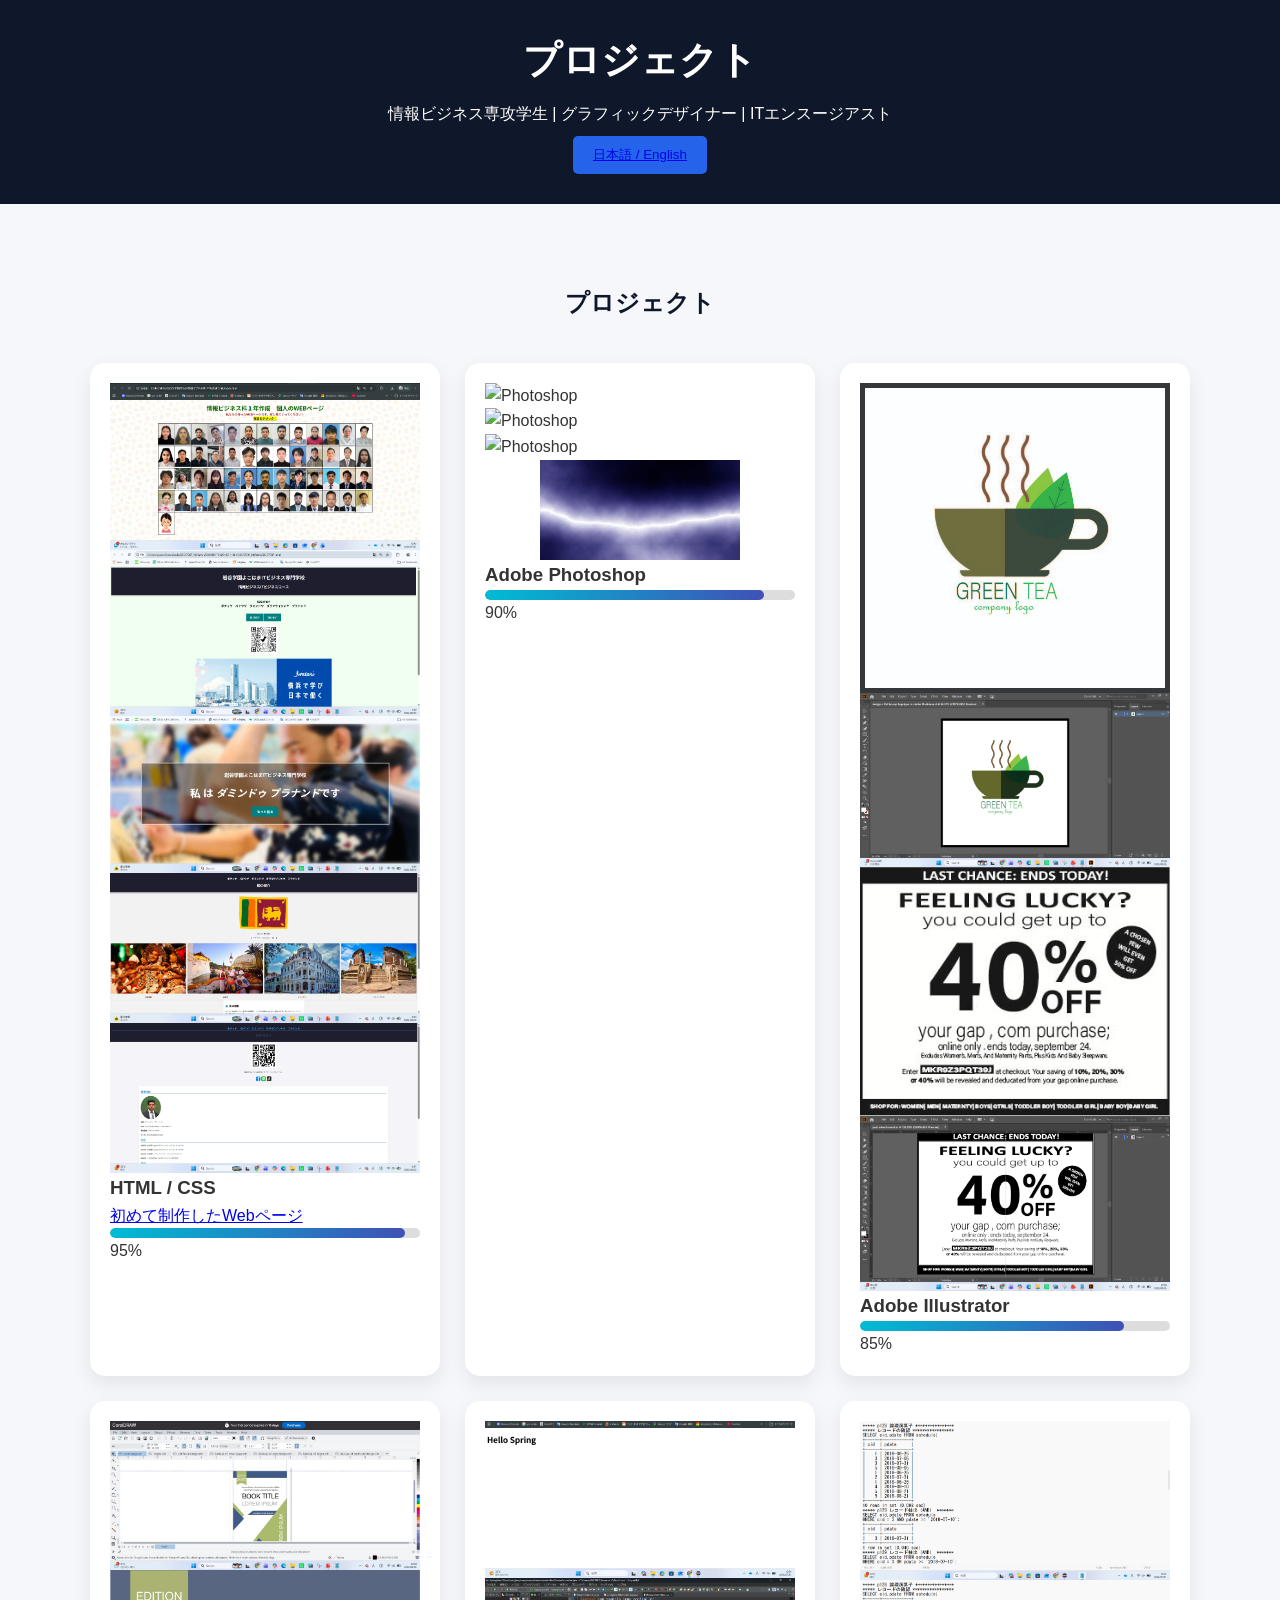
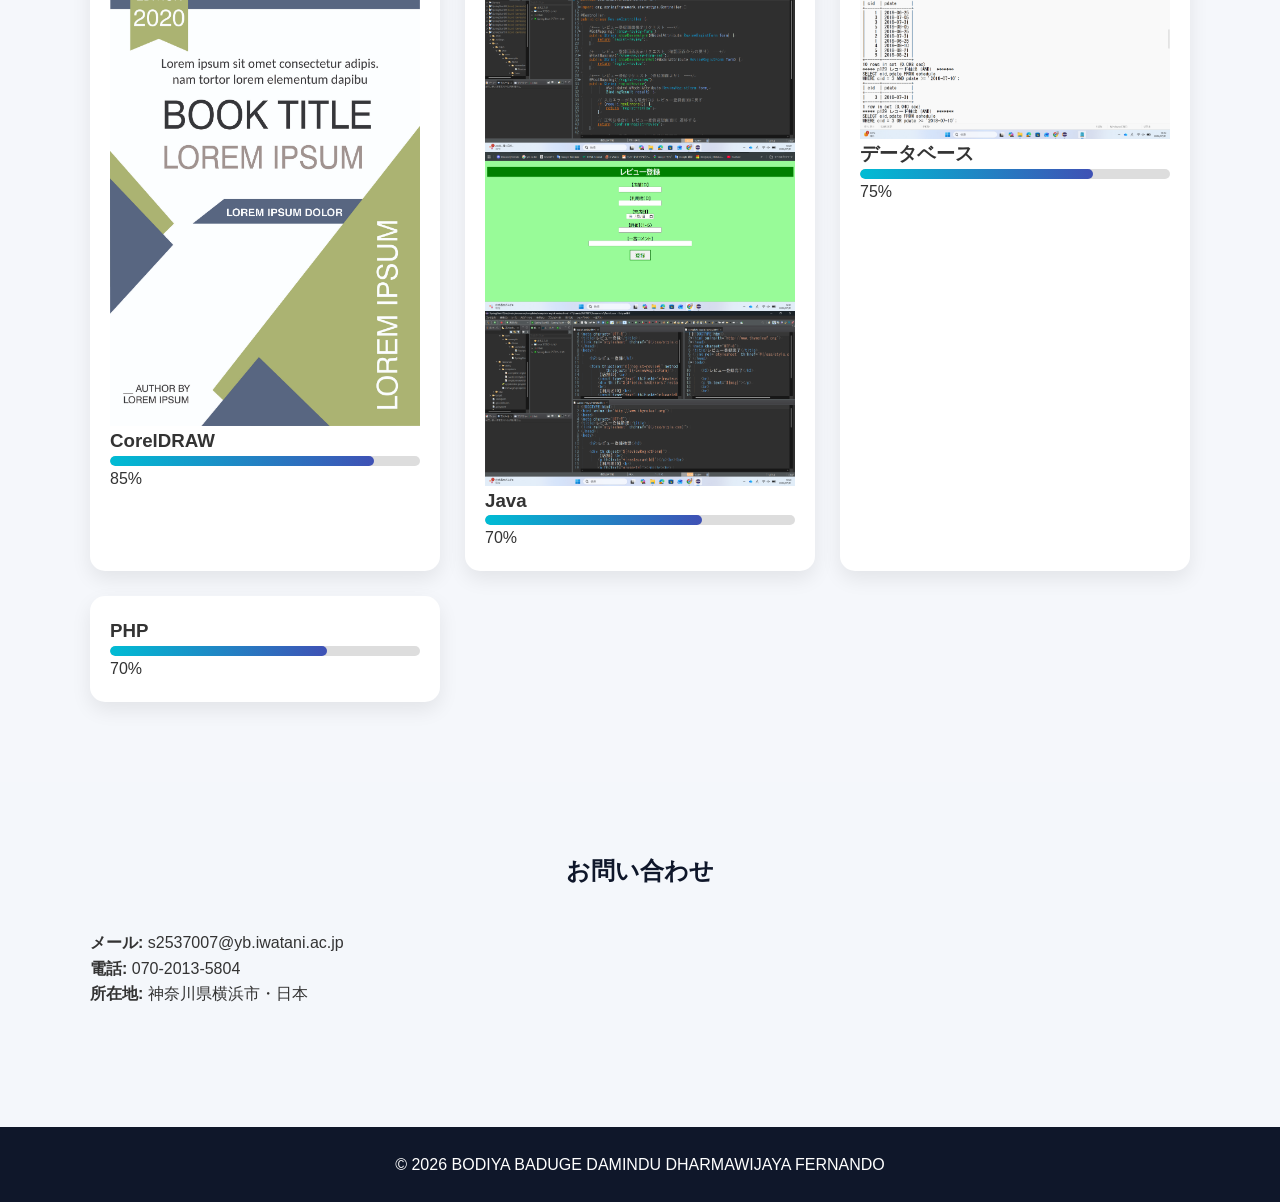
==== indexjp.html @ 998cffa3 "did sum changes" ====
<!DOCTYPE html>
<html lang="ja">
<head>
<meta charset="UTF-8">
<meta name="viewport" content="width=device-width, initial-scale=1.0">
<title>ダミンドゥ・フェルナンド | ポートフォリオ</title>
<link rel="stylesheet" href="style.css">
</head>

<body>

<header>
    <div class="container">
        <h1>プロジェクト</h1>
        <p>情報ビジネス専攻学生 | グラフィックデザイナー | ITエンスージアスト</p>

<button onclick="changeLanguage()"><a href="skills.html">日本語 / English</a>


   
</button>
    </div>
</header>

<section id="skills">
    <div class="container">
        <h2>プロジェクト</h2>

        <div class="skills-grid">

            <div class="skill-card">
                <img src="images/skills/html.png" alt="HTML" class="responsive-img">
                <img src="images/skills/html1.jpg" alt="HTML" class="responsive-img">
                <img src="images/skills/html2.jpg" alt="HTML" class="responsive-img">
                <img src="images/skills/html3.jpg" alt="HTML" class="responsive-img">
                <img src="images/skills/html4.jpg" alt="HTML" class="responsive-img">

                <h3>HTML / CSS</h3>

                <a href="S2537007_MyWeb/S2537007.html">
                    初めて制作したWebページ
                </a>

                <div class="progress">
                    <div class="progress-bar" style="width:95%;"></div>
                </div>
                <span>95%</span>
            </div>

            <div class="skill-card">
                <img src="images/skills/image 1.jpg" alt="Photoshop" class="responsive-img">
                <img src="images/skills/image 2.jpg" alt="Photoshop" class="responsive-img">
                <img src="images/skills/image 4.jpg" alt="Photoshop" class="responsive-img">
                <img src="images/skills/image 3.jpg" alt="Photoshop" class="responsive-img">

                <h3>Adobe Photoshop</h3>

                <div class="progress">
                    <div class="progress-bar" style="width:90%;"></div>
                </div>
                <span>90%</span>
            </div>

            <div class="skill-card">
                <img src="images/skills/ill1.jpg" alt="Illustrator" class="responsive-img">
                <img src="images/skills/ill01.jpg" alt="Illustrator" class="responsive-img">
                <img src="images/skills/ill2.jpg" alt="Illustrator" class="responsive-img">
                <img src="images/skills/ill02.jpg" alt="Illustrator" class="responsive-img">

                <h3>Adobe Illustrator</h3>

                <div class="progress">
                    <div class="progress-bar" style="width:85%;"></div>
                </div>
                <span>85%</span>
            </div>

            <div class="skill-card">
                <img src="images/skills/coral01.jpg" alt="CorelDRAW" class="responsive-img">
                <img src="images/skills/coral1.jpg" alt="CorelDRAW" class="responsive-img">

                <h3>CorelDRAW</h3>

                <div class="progress">
                    <div class="progress-bar" style="width:85%;"></div>
                </div>
                <span>85%</span>
            </div>

            <div class="skill-card">
                <img src="images/skills/java script 0.png" alt="Java" class="responsive-img">
                <img src="images/skills/java script 1.png" alt="Java" class="responsive-img">
                <img src="images/skills/java script.png" alt="Java" class="responsive-img">
                <img src="images/skills/java script 2.png" alt="Java" class="responsive-img">

                <h3>Java</h3>

                <div class="progress">
                    <div class="progress-bar" style="width:70%;"></div>
                </div>
                <span>70%</span>
            </div>

            <div class="skill-card">
                <img src="images/skills/data1.png" alt="Database" class="responsive-img">
                <img src="images/skills/data1.png" alt="Database" class="responsive-img">

                <h3>データベース</h3>

                <div class="progress">
                    <div class="progress-bar" style="width:75%;"></div>
                </div>
                <span>75%</span>
            </div>

            <div class="skill-card">
                <!--<img src="images/skills/php.png" alt="PHP" class="responsive-img">-->

                <h3>PHP</h3>

                <div class="progress">
                    <div class="progress-bar" style="width:70%;"></div>
                </div>
                <span>70%</span>
            </div>

        </div>
    </div>
</section>

<section id="contact">
    <div class="container">

        <h2>お問い合わせ</h2>

        <p><strong>メール:</strong> s2537007@yb.iwatani.ac.jp</p>
        <p><strong>電話:</strong> 070-2013-5804</p>
        <p><strong>所在地:</strong> 神奈川県横浜市・日本</p>

    </div>
</section>

<footer>
    <p>© 2026 BODIYA BADUGE DAMINDU DHARMAWIJAYA FERNANDO</p>
</footer>

</body>
</html>
---- style.css ----
*{
margin:0;
padding:0;
box-sizing:border-box;
font-family:Arial, sans-serif;
}

body{
background:#f4f7fb;
color:#333;
line-height:1.6;
}

.container{
width:90%;
max-width:1100px;
margin:auto;
}

header{
background:#0f172a;
color:white;
padding:30px 0;
text-align:center;
}

header h1{
font-size:38px;
}

header p{
margin:10px 0;
}

nav{
margin-top:20px;
}

nav a{
color:white;
text-decoration:none;
margin:0 15px;
font-weight:bold;
}

nav a:hover{
color:#38bdf8;
}

.hero{
padding:70px 20px;
text-align:center;
background:white;
}

.hero img{
width:180px;
height:180px;
border-radius:50%;
object-fit:cover;
border:5px solid #0f172a;
}

.hero h2{
margin-top:20px;
font-size:35px;
}

.hero p{
margin:20px auto;
max-width:700px;
}

.btn{
display:inline-block;
padding:12px 30px;
background:#2563eb;
color:white;
text-decoration:none;
border-radius:8px;
margin-top:20px;
}

.btn:hover{
background:#1d4ed8;
}

section{
padding:70px 0;
}

h2{
text-align:center;
margin-bottom:40px;
color:#0f172a;
}

.card{
background:white;
padding:25px;
margin:20px 0;
border-radius:12px;
box-shadow:0 5px 15px rgba(0,0,0,.1);
}

.card:hover{
transform:translateY(-5px);
transition:.3s;
}

.skill{
margin:20px 0;
}

.bar{
background:#ddd;
height:12px;
border-radius:10px;
overflow:hidden;
}

.bar span{
display:block;
height:100%;
background:#2563eb;
}

footer{
background:#0f172a;
color:white;
text-align:center;
padding:25px;
margin-top:50px;
}

@media(max-width:768px){

header h1{
font-size:28px;
}

.hero h2{
font-size:28px;
}

nav a{
display:block;
margin:10px 0;
}

.hero img{
width:140px;
height:140px;
}

}


#skills{
    background:#f5f7fb;
    padding:80px 0;
}

.section-title{
    text-align:center;
    font-size:2.2rem;
    margin-bottom:50px;
    color:#222;
}

.skills-grid{
    display:grid;
    grid-template-columns:repeat(auto-fit,minmax(320px,1fr));
    gap:25px;
}

.skill-card{
    background:#fff;
    padding:20px;
    border-radius:15px;
    box-shadow:0 8px 20px rgba(0,0,0,.08);
    transition:.3s;
}

.skill-card:hover{
    transform:translateY(-8px);
}

.skill-header{
    display:flex;
    justify-content:space-between;
    margin-bottom:12px;
    font-weight:600;
}

.progress{
    height:10px;
    background:#ddd;
    border-radius:30px;
    overflow:hidden;
}

.progress-bar{
    height:100%;
    background:linear-gradient(90deg,#00bcd4,#3f51b5);
    border-radius:30px;
}

.responsive-img{
    max-width: 100%;
    height: auto;
    display: block;
    margin: 0 auto;   /* Center */
}



button{
padding:10px 20px;
background:#2563EB;
border:none;
color:white;
border-radius:5px;
cursor:pointer;
justify-content: flex-end;
}
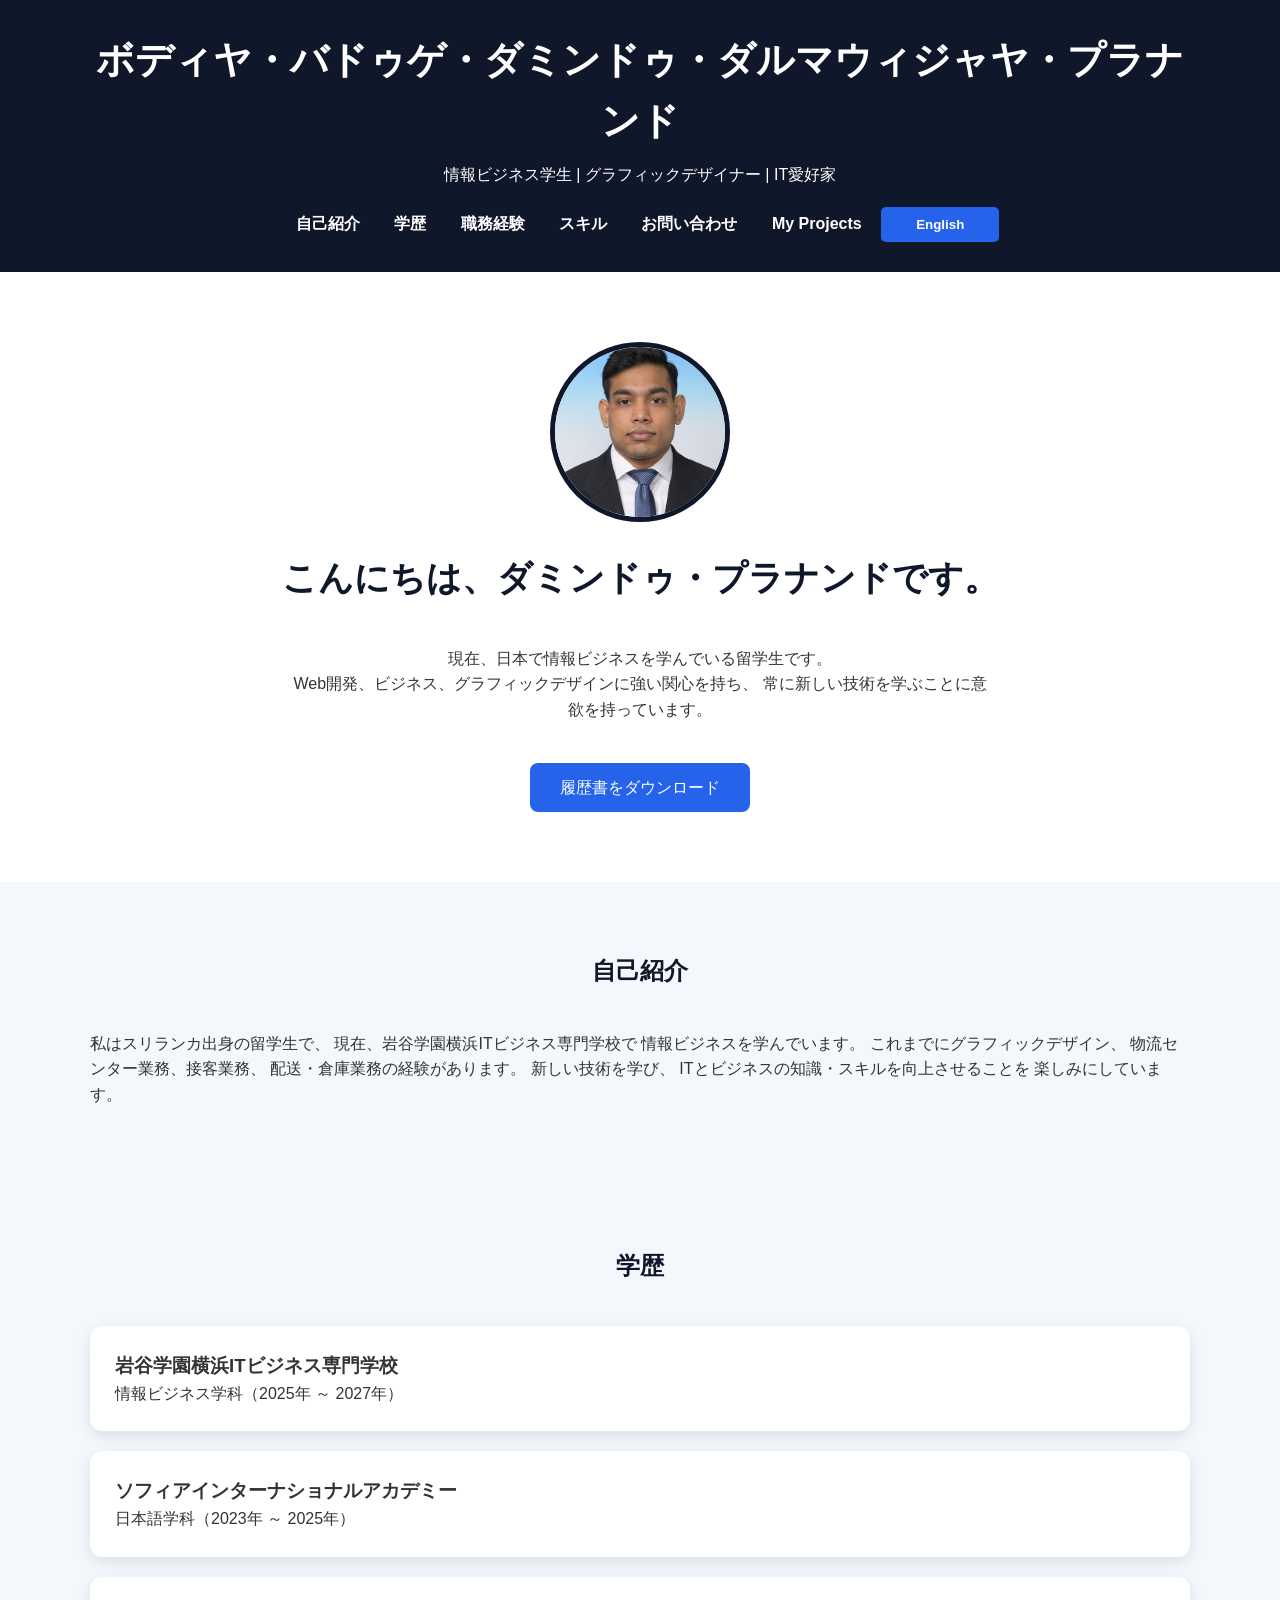
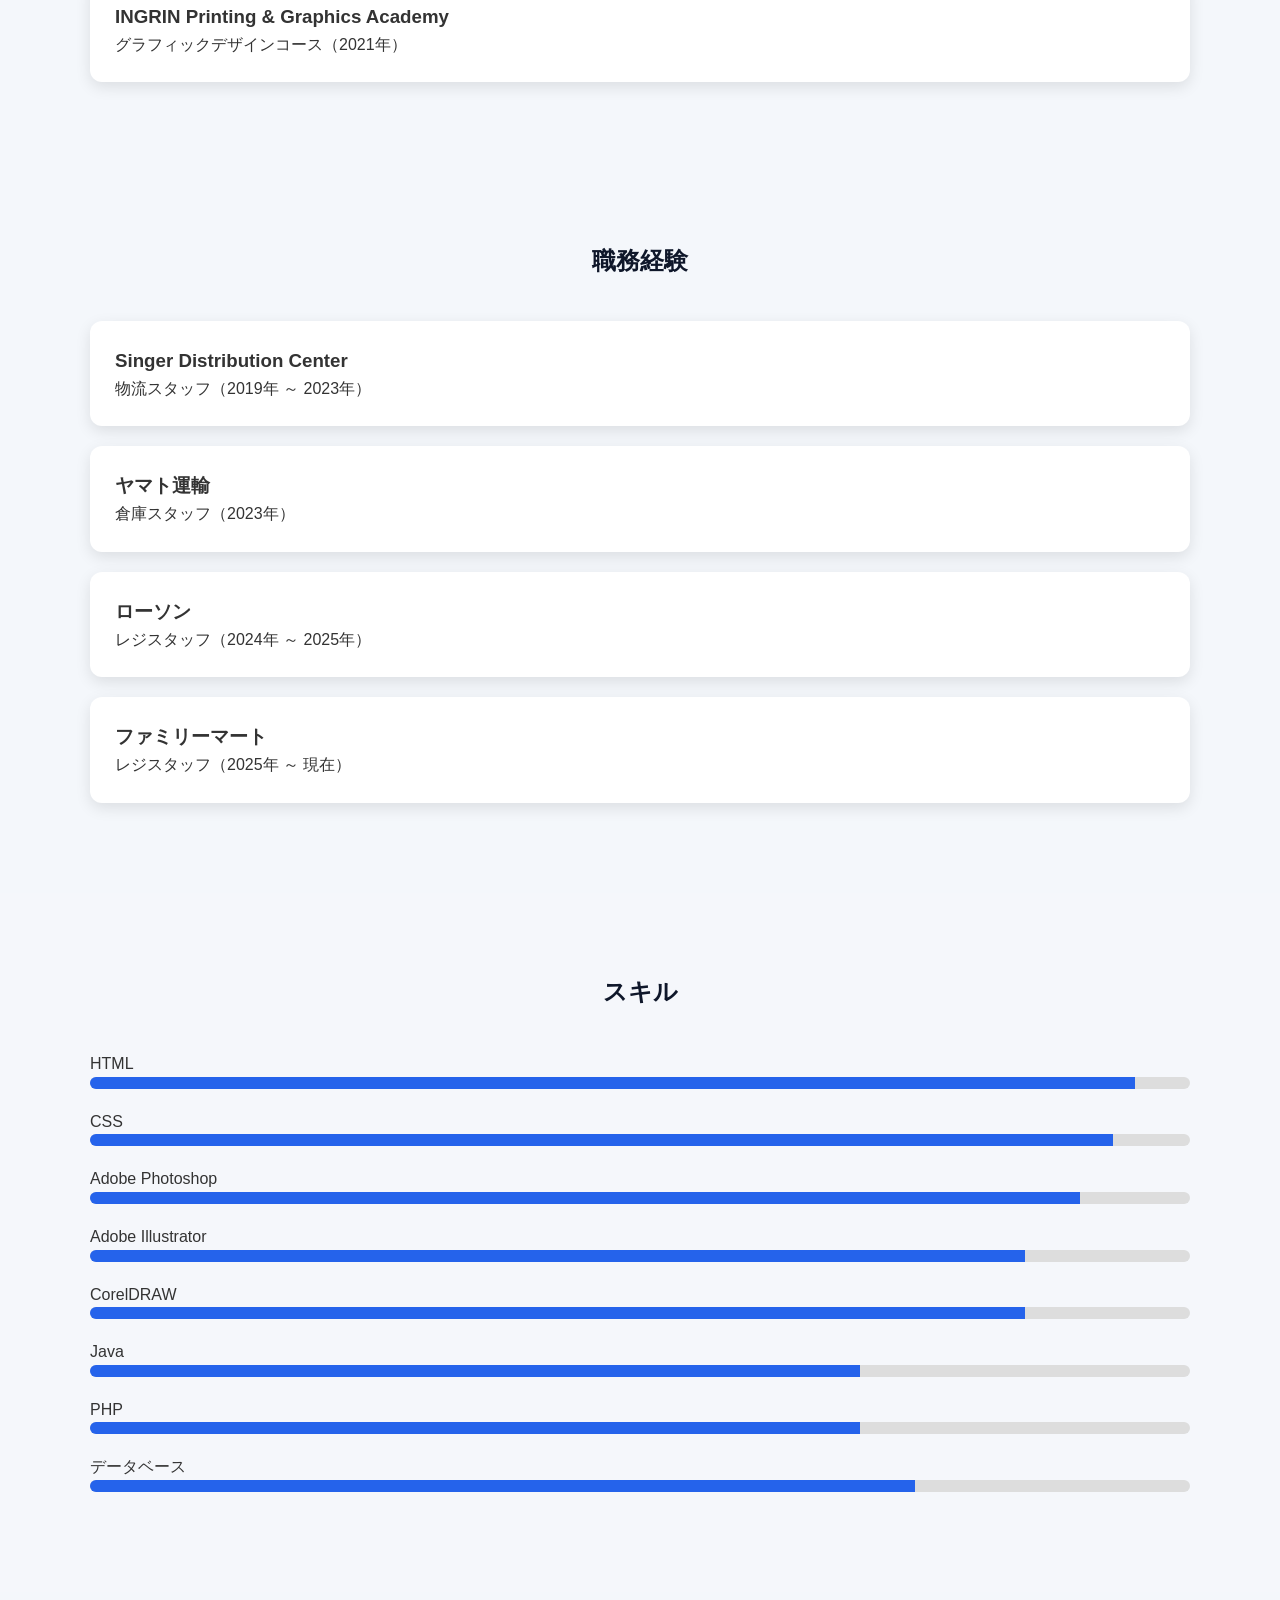
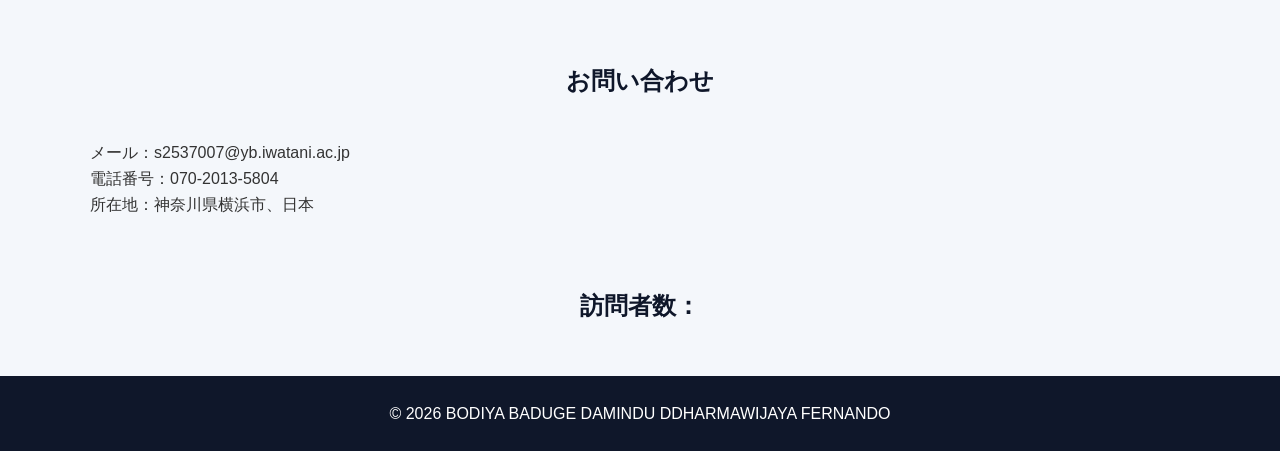
==== commit 750c2d4c: "zxc" ====
--- a/indexjp.html
+++ b/indexjp.html
@@ -3,145 +3,203 @@
 <head>
 <meta charset="UTF-8">
 <meta name="viewport" content="width=device-width, initial-scale=1.0">
-<title>ダミンドゥ・フェルナンド | ポートフォリオ</title>
+<title>ダミンドゥ　プラナンド| ポートフォリオ</title>
 <link rel="stylesheet" href="style.css">
 </head>
-
 <body>
 
 <header>
     <div class="container">
-        <h1>プロジェクト</h1>
-        <p>情報ビジネス専攻学生 | グラフィックデザイナー | ITエンスージアスト</p>
-
-<button onclick="changeLanguage()"><a href="skills.html">日本語 / English</a>
-
-
-   
-</button>
+        <h1>ボディヤ・バドゥゲ・ダミンドゥ・ダルマウィジャヤ・プラナンド</h1>
+        <p>情報ビジネス学生 | グラフィックデザイナー | IT愛好家</p>
+
+        <nav>
+            <a href="#about">自己紹介</a>
+            <a href="#education">学歴</a>
+            <a href="#experience">職務経験</a>
+            <a href="#skills">スキル</a>
+            <a href="#contact">お問い合わせ</a>
+            <a href="skillsjp.html" target="_blank">My Projects</a>
+
+            <button>
+                <a href="index.html">English</a>
+            </button>
+
+        </nav>
     </div>
 </header>
 
+<section class="hero">
+    <img src="images/profile.jpg" alt="プロフィール写真">
+
+    <h2>こんにちは、ダミンドゥ・プラナンドです。</h2>
+
+    <p>
+        現在、日本で情報ビジネスを学んでいる留学生です。<br>
+        Web開発、ビジネス、グラフィックデザインに強い関心を持ち、
+        常に新しい技術を学ぶことに意欲を持っています。
+    </p>
+
+    <a href="document/cv.xlsx" class="btn">履歴書をダウンロード</a>
+</section>
+
+<section id="about">
+<div class="container">
+
+<h2>自己紹介</h2>
+
+<p>
+私はスリランカ出身の留学生で、
+現在、岩谷学園横浜ITビジネス専門学校で
+情報ビジネスを学んでいます。
+
+これまでにグラフィックデザイン、
+物流センター業務、接客業務、
+配送・倉庫業務の経験があります。
+
+新しい技術を学び、
+ITとビジネスの知識・スキルを向上させることを
+楽しみにしています。
+</p>
+
+</div>
+</section>
+
+<section id="education">
+
+<div class="container">
+
+<h2>学歴</h2>
+
+<div class="card">
+<h3>岩谷学園横浜ITビジネス専門学校</h3>
+<p>情報ビジネス学科（2025年 ～ 2027年）</p>
+</div>
+
+<div class="card">
+<h3>ソフィアインターナショナルアカデミー</h3>
+<p>日本語学科（2023年 ～ 2025年）</p>
+</div>
+
+<div class="card">
+<h3>INGRIN Printing & Graphics Academy</h3>
+<p>グラフィックデザインコース（2021年）</p>
+</div>
+
+</div>
+
+</section>
+
+<section id="experience">
+
+<div class="container">
+
+<h2>職務経験</h2>
+
+<div class="card">
+<h3>Singer Distribution Center</h3>
+<p>物流スタッフ（2019年 ～ 2023年）</p>
+</div>
+
+<div class="card">
+<h3>ヤマト運輸</h3>
+<p>倉庫スタッフ（2023年）</p>
+</div>
+
+<div class="card">
+<h3>ローソン</h3>
+<p>レジスタッフ（2024年 ～ 2025年）</p>
+</div>
+
+<div class="card">
+<h3>ファミリーマート</h3>
+<p>レジスタッフ（2025年 ～ 現在）</p>
+</div>
+
+</div>
+
+</section>
+
 <section id="skills">
-    <div class="container">
-        <h2>プロジェクト</h2>
-
-        <div class="skills-grid">
-
-            <div class="skill-card">
-                <img src="images/skills/html.png" alt="HTML" class="responsive-img">
-                <img src="images/skills/html1.jpg" alt="HTML" class="responsive-img">
-                <img src="images/skills/html2.jpg" alt="HTML" class="responsive-img">
-                <img src="images/skills/html3.jpg" alt="HTML" class="responsive-img">
-                <img src="images/skills/html4.jpg" alt="HTML" class="responsive-img">
-
-                <h3>HTML / CSS</h3>
-
-                <a href="S2537007_MyWeb/S2537007.html">
-                    初めて制作したWebページ
-                </a>
-
-                <div class="progress">
-                    <div class="progress-bar" style="width:95%;"></div>
-                </div>
-                <span>95%</span>
-            </div>
-
-            <div class="skill-card">
-                <img src="images/skills/image 1.jpg" alt="Photoshop" class="responsive-img">
-                <img src="images/skills/image 2.jpg" alt="Photoshop" class="responsive-img">
-                <img src="images/skills/image 4.jpg" alt="Photoshop" class="responsive-img">
-                <img src="images/skills/image 3.jpg" alt="Photoshop" class="responsive-img">
-
-                <h3>Adobe Photoshop</h3>
-
-                <div class="progress">
-                    <div class="progress-bar" style="width:90%;"></div>
-                </div>
-                <span>90%</span>
-            </div>
-
-            <div class="skill-card">
-                <img src="images/skills/ill1.jpg" alt="Illustrator" class="responsive-img">
-                <img src="images/skills/ill01.jpg" alt="Illustrator" class="responsive-img">
-                <img src="images/skills/ill2.jpg" alt="Illustrator" class="responsive-img">
-                <img src="images/skills/ill02.jpg" alt="Illustrator" class="responsive-img">
-
-                <h3>Adobe Illustrator</h3>
-
-                <div class="progress">
-                    <div class="progress-bar" style="width:85%;"></div>
-                </div>
-                <span>85%</span>
-            </div>
-
-            <div class="skill-card">
-                <img src="images/skills/coral01.jpg" alt="CorelDRAW" class="responsive-img">
-                <img src="images/skills/coral1.jpg" alt="CorelDRAW" class="responsive-img">
-
-                <h3>CorelDRAW</h3>
-
-                <div class="progress">
-                    <div class="progress-bar" style="width:85%;"></div>
-                </div>
-                <span>85%</span>
-            </div>
-
-            <div class="skill-card">
-                <img src="images/skills/java script 0.png" alt="Java" class="responsive-img">
-                <img src="images/skills/java script 1.png" alt="Java" class="responsive-img">
-                <img src="images/skills/java script.png" alt="Java" class="responsive-img">
-                <img src="images/skills/java script 2.png" alt="Java" class="responsive-img">
-
-                <h3>Java</h3>
-
-                <div class="progress">
-                    <div class="progress-bar" style="width:70%;"></div>
-                </div>
-                <span>70%</span>
-            </div>
-
-            <div class="skill-card">
-                <img src="images/skills/data1.png" alt="Database" class="responsive-img">
-                <img src="images/skills/data1.png" alt="Database" class="responsive-img">
-
-                <h3>データベース</h3>
-
-                <div class="progress">
-                    <div class="progress-bar" style="width:75%;"></div>
-                </div>
-                <span>75%</span>
-            </div>
-
-            <div class="skill-card">
-                <!--<img src="images/skills/php.png" alt="PHP" class="responsive-img">-->
-
-                <h3>PHP</h3>
-
-                <div class="progress">
-                    <div class="progress-bar" style="width:70%;"></div>
-                </div>
-                <span>70%</span>
-            </div>
-
-        </div>
-    </div>
+
+<div class="container">
+
+<h2>スキル</h2>
+
+<div class="skill">
+<p>HTML</p>
+<div class="bar"><span style="width:95%"></span></div>
+</div>
+
+<div class="skill">
+<p>CSS</p>
+<div class="bar"><span style="width:93%"></span></div>
+</div>
+
+<div class="skill">
+<p>Adobe Photoshop</p>
+<div class="bar"><span style="width:90%"></span></div>
+</div>
+
+<div class="skill">
+<p>Adobe Illustrator</p>
+<div class="bar"><span style="width:85%"></span></div>
+</div>
+
+<div class="skill">
+<p>CorelDRAW</p>
+<div class="bar"><span style="width:85%"></span></div>
+</div>
+
+<div class="skill">
+<p>Java</p>
+<div class="bar"><span style="width:70%"></span></div>
+</div>
+
+<div class="skill">
+<p>PHP</p>
+<div class="bar"><span style="width:70%"></span></div>
+</div>
+
+<div class="skill">
+<p>データベース</p>
+<div class="bar"><span style="width:75%"></span></div>
+</div>
+
+</div>
+
 </section>
 
 <section id="contact">
-    <div class="container">
-
-        <h2>お問い合わせ</h2>
-
-        <p><strong>メール:</strong> s2537007@yb.iwatani.ac.jp</p>
-        <p><strong>電話:</strong> 070-2013-5804</p>
-        <p><strong>所在地:</strong> 神奈川県横浜市・日本</p>
-
-    </div>
-</section>
+
+<div class="container">
+
+<h2>お問い合わせ</h2>
+
+<p>メール：s2537007@yb.iwatani.ac.jp</p>
+<p>電話番号：070-2013-5804</p>
+<p>所在地：神奈川県横浜市、日本</p>
+
+</div>
+
+</section>
+
+<h2>訪問者数：<span id="count"></span></h2>
+
+<script>
+    const url = "https://api.countapi.xyz/hit/mypage123/visitors";
+
+    fetch(url)
+        .then(response => response.json())
+        .then(data => {
+            document.getElementById("count").innerText = data.value;
+        });
+</script>
 
 <footer>
-    <p>© 2026 BODIYA BADUGE DAMINDU DHARMAWIJAYA FERNANDO</p>
+
+<p>© 2026 BODIYA BADUGE DAMINDU DDHARMAWIJAYA FERNANDO</p>
+
 </footer>
 
 </body>
